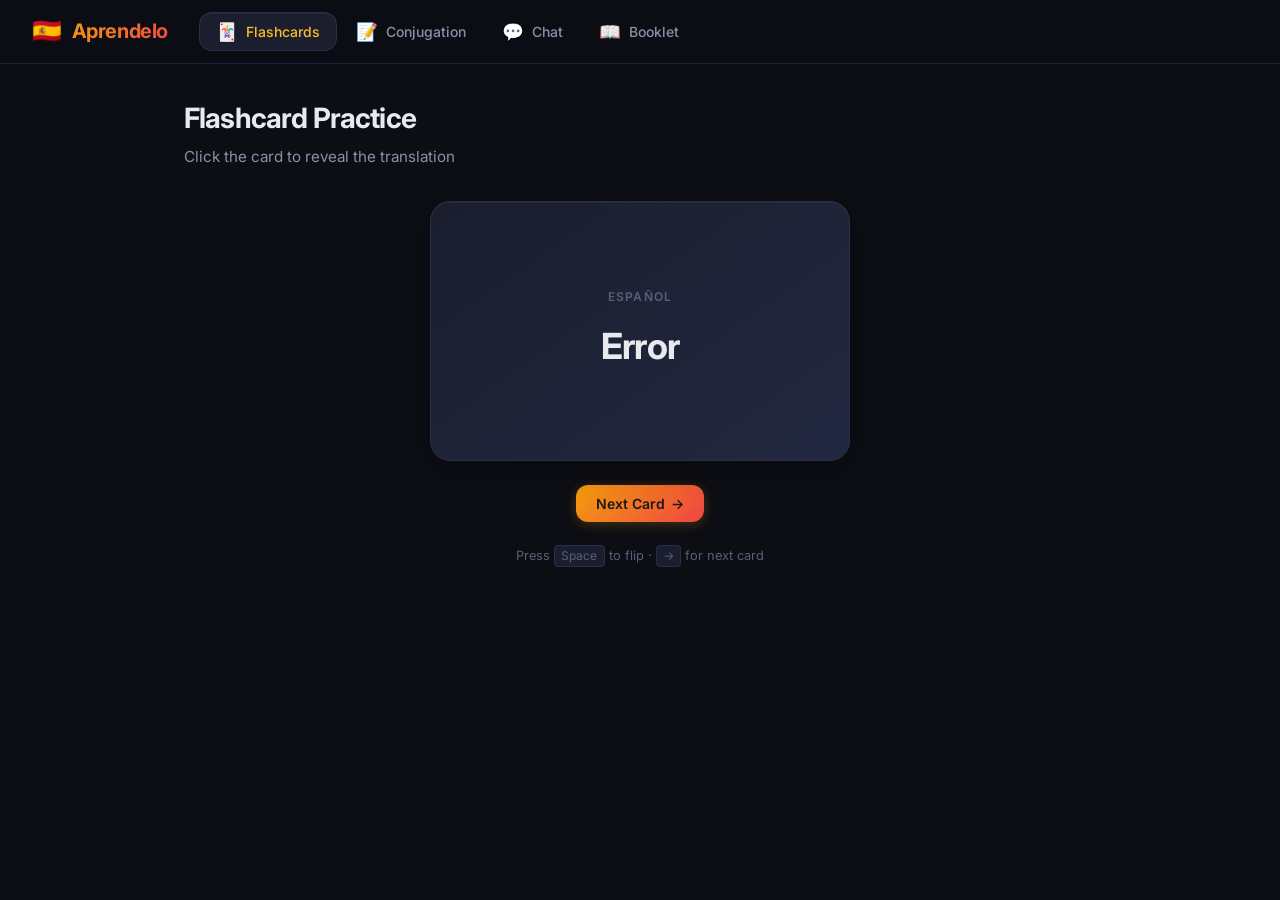
==== templates/index.html @ 420158d8 "basic implementation of learning aids, working booklet creator" ====
<!DOCTYPE html>
<html lang="en">
<head>
    <meta charset="UTF-8">
    <meta name="viewport" content="width=device-width, initial-scale=1.0">
    <meta name="description" content="Aprendelo — Interactive Spanish learning with flashcards, verb conjugation, AI conversation practice, and bilingual booklet builder.">
    <title>Aprendelo — Learn Spanish</title>
    <link rel="preconnect" href="https://fonts.googleapis.com">
    <link rel="preconnect" href="https://fonts.gstatic.com" crossorigin>
    <link href="https://fonts.googleapis.com/css2?family=Inter:wght@300;400;500;600;700;800&display=swap" rel="stylesheet">
    <link rel="stylesheet" href="/static/style.css">
</head>
<body>
    <!-- ══════════ Navigation ══════════ -->
    <nav id="main-nav">
        <div class="nav-brand">
            <span class="brand-icon">🇪🇸</span>
            <span class="brand-text">Aprendelo</span>
        </div>
        <div class="nav-tabs">
            <button class="nav-tab active" data-tab="flashcards" id="nav-flashcards">
                <span class="tab-icon">🃏</span>
                <span class="tab-label">Flashcards</span>
            </button>
            <button class="nav-tab" data-tab="conjugation" id="nav-conjugation">
                <span class="tab-icon">📝</span>
                <span class="tab-label">Conjugation</span>
            </button>
            <button class="nav-tab" data-tab="chat" id="nav-chat">
                <span class="tab-icon">💬</span>
                <span class="tab-label">Chat</span>
            </button>
            <button class="nav-tab" data-tab="booklet" id="nav-booklet">
                <span class="tab-icon">📖</span>
                <span class="tab-label">Booklet</span>
            </button>
        </div>
    </nav>

    <main id="app-content">

        <!-- ══════════ Flashcards ══════════ -->
        <section id="section-flashcards" class="tab-section active">
            <div class="section-header">
                <h1>Flashcard Practice</h1>
                <p class="section-subtitle">Click the card to reveal the translation</p>
            </div>
            <div class="flashcard-container">
                <div class="flashcard" id="flashcard" tabindex="0">
                    <div class="flashcard-inner" id="flashcard-inner">
                        <div class="flashcard-front">
                            <span class="card-lang-label">Español</span>
                            <span class="card-word" id="card-front-word">hola</span>
                        </div>
                        <div class="flashcard-back">
                            <span class="card-lang-label">English</span>
                            <span class="card-word" id="card-back-word">hello</span>
                        </div>
                    </div>
                </div>
                <div class="flashcard-actions">
                    <button class="btn btn-primary" id="btn-next-card">
                        Next Card <span class="btn-arrow">→</span>
                    </button>
                </div>
                <div class="flashcard-hint">
                    Press <kbd>Space</kbd> to flip · <kbd>→</kbd> for next card
                </div>
            </div>
        </section>

        <!-- ══════════ Conjugation ══════════ -->
        <section id="section-conjugation" class="tab-section">
            <div class="section-header">
                <h1>Verb Conjugation</h1>
                <p class="section-subtitle">Enter a Spanish verb and select a tense</p>
            </div>
            <div class="conjugation-container">
                <form id="conjugation-form" class="input-group-row">
                    <div class="input-field">
                        <label for="conj-verb">Verb (infinitive)</label>
                        <input type="text" id="conj-verb" placeholder="e.g. hablar, ser, ir" autocomplete="off" spellcheck="false">
                    </div>
                    <div class="input-field">
                        <label for="conj-tense">Tense</label>
                        <select id="conj-tense">
                            <option value="present">Presente (Present)</option>
                            <option value="preterite">Pretérito (Preterite)</option>
                            <option value="imperfect">Imperfecto (Imperfect)</option>
                        </select>
                    </div>
                    <button type="submit" class="btn btn-primary" id="btn-conjugate">Conjugate</button>
                </form>
                <div id="conjugation-result" class="result-card hidden">
                    <div class="result-header">
                        <h2 id="conj-result-verb"></h2>
                        <span class="badge" id="conj-result-badge"></span>
                    </div>
                    <table class="conj-table" id="conj-table">
                        <thead>
                            <tr><th>Pronoun</th><th>Form</th></tr>
                        </thead>
                        <tbody id="conj-table-body"></tbody>
                    </table>
                </div>
                <div id="conjugation-error" class="error-message hidden"></div>
            </div>
        </section>

        <!-- ══════════ Chat ══════════ -->
        <section id="section-chat" class="tab-section">
            <div class="section-header">
                <h1>Conversational Practice</h1>
                <p class="section-subtitle">Chat with an AI Spanish tutor</p>
            </div>
            <div class="chat-container">
                <div class="chat-toolbar">
                    <label for="chat-model-select">Model:</label>
                    <select id="chat-model-select">
                        <option value="">Loading models…</option>
                    </select>
                    <button class="btn btn-sm btn-ghost" id="btn-clear-chat" title="Clear conversation">Clear</button>
                </div>
                <div class="chat-messages" id="chat-messages">
                    <div class="chat-welcome">
                        <p>¡Hola! 👋 I'm your Spanish conversation partner.</p>
                        <p>Write something in Spanish (or English) and I'll help you practice!</p>
                    </div>
                </div>
                <form id="chat-form" class="chat-input-row">
                    <input type="text" id="chat-input" placeholder="Escribe algo en español…" autocomplete="off">
                    <button type="submit" class="btn btn-primary" id="btn-send-chat">Send</button>
                </form>
            </div>
        </section>

        <!-- ══════════ Booklet Builder ══════════ -->
        <section id="section-booklet" class="tab-section">
            <div class="section-header">
                <h1>Bilingual Booklet Builder</h1>
                <p class="section-subtitle">Create a parallel bilingual reader (target language left, English right)</p>
            </div>
            <div class="booklet-container">
                <form id="booklet-form" class="booklet-form">
                    <div class="form-grid">
                        <div class="input-field">
                            <label for="booklet-proficiency">Proficiency Level</label>
                            <select id="booklet-proficiency">
                                <option value="A1">A1 — Beginner</option>
                                <option value="A2">A2 — Elementary</option>
                                <option value="B1" selected>B1 — Intermediate</option>
                                <option value="B2">B2 — Upper Intermediate</option>
                                <option value="C1">C1 — Advanced</option>
                            </select>
                        </div>
                        <div class="input-field">
                            <label for="booklet-lang">Target Language</label>
                            <select id="booklet-lang">
                                <option value="Spanish" selected>Spanish</option>
                                <option value="German">German</option>
                                <option value="French">French</option>
                            </select>
                        </div>
                        <div class="input-field">
                            <label for="booklet-model">Ollama Model (for translation)</label>
                            <select id="booklet-model">
                                <option value="">Loading models…</option>
                            </select>
                        </div>
                        <div class="input-field">
                            <label for="booklet-binding">Binding Type</label>
                            <select id="booklet-binding">
                                <option value="side_by_side">Side-by-Side (PDF)</option>
                                <option value="saddle">Saddle Stapled (Booklet)</option>
                            </select>
                        </div>
                    </div>

                    <div class="file-uploads">
                        <div class="file-upload-field">
                            <label for="booklet-english-file">English Text File <span class="required">*</span></label>
                            <div class="file-drop" id="drop-english">
                                <input type="file" id="booklet-english-file" accept=".txt" required>
                                <span class="file-drop-label">📄 Drop .txt file or click to browse</span>
                                <span class="file-drop-name" id="english-file-name"></span>
                            </div>
                        </div>
                        <div class="file-upload-field">
                            <label for="booklet-target-file">Target Language Text File <span class="optional">(optional)</span></label>
                            <div class="file-drop" id="drop-target">
                                <input type="file" id="booklet-target-file" accept=".txt">
                                <span class="file-drop-label">📄 Drop .txt file or click to browse</span>
                                <span class="file-drop-name" id="target-file-name"></span>
                            </div>
                            <p class="field-help">If provided, no LLM translation is needed.</p>
                        </div>
                    </div>

                    <div class="checkbox-field">
                        <label class="checkbox-label" for="booklet-skip-restructure">
                            <input type="checkbox" id="booklet-skip-restructure">
                            <span>Skip text restructuring</span>
                        </label>
                        <p class="field-help">Check this if your English text is already formatted with one sentence per paragraph, or if your LLM struggles with the restructure step.</p>
                    </div>

                    <button type="submit" class="btn btn-primary btn-lg" id="btn-build-booklet">
                        <span class="btn-text">Build Booklet</span>
                        <span class="btn-spinner hidden" id="booklet-spinner"></span>
                    </button>
                </form>
                <div id="booklet-status" class="status-message hidden"></div>
                <div id="booklet-error" class="error-message hidden"></div>
            </div>
        </section>

    </main>

    <script src="/static/app.js"></script>
</body>
</html>
---- static/style.css ----
/* ═══════════════════════════════════════════════════════════════════
   Aprendelo — Design System
   Premium dark theme with gradient accents
   ═══════════════════════════════════════════════════════════════════ */

/* ── Reset & Base ──────────────────────────────────────────────── */

*, *::before, *::after {
    margin: 0;
    padding: 0;
    box-sizing: border-box;
}

:root {
    /* Surface palette */
    --bg-base: #0c0e14;
    --bg-surface: #141720;
    --bg-elevated: #1a1e2e;
    --bg-hover: #222840;
    --border: #2a2f45;
    --border-light: #1e2235;

    /* Text palette */
    --text-primary: #e8eaf0;
    --text-secondary: #8b90a8;
    --text-muted: #5a5f78;

    /* Accent palette — warm amber-to-coral gradient */
    --accent-1: #f59e0b;
    --accent-2: #ef4444;
    --accent-gradient: linear-gradient(135deg, #f59e0b, #ef4444);
    --accent-glow: rgba(245, 158, 11, 0.15);
    --accent-text: #fbbf24;

    /* Semantic */
    --success: #22c55e;
    --error: #ef4444;
    --info: #3b82f6;

    /* Sizing */
    --radius-sm: 8px;
    --radius-md: 12px;
    --radius-lg: 16px;
    --radius-xl: 20px;
    --radius-full: 9999px;

    /* Transition */
    --ease: cubic-bezier(0.4, 0, 0.2, 1);
    --duration: 0.25s;
}

html {
    font-size: 16px;
    -webkit-font-smoothing: antialiased;
    -moz-osx-font-smoothing: grayscale;
}

body {
    font-family: 'Inter', -apple-system, BlinkMacSystemFont, sans-serif;
    background: var(--bg-base);
    color: var(--text-primary);
    min-height: 100vh;
    line-height: 1.6;
}


/* ── Navigation ───────────────────────────────────────────────── */

#main-nav {
    position: sticky;
    top: 0;
    z-index: 100;
    display: flex;
    align-items: center;
    gap: 2rem;
    padding: 0 2rem;
    height: 64px;
    background: rgba(12, 14, 20, 0.85);
    backdrop-filter: blur(20px) saturate(1.4);
    border-bottom: 1px solid var(--border-light);
}

.nav-brand {
    display: flex;
    align-items: center;
    gap: 0.6rem;
    flex-shrink: 0;
}

.brand-icon {
    font-size: 1.5rem;
}

.brand-text {
    font-size: 1.25rem;
    font-weight: 700;
    background: var(--accent-gradient);
    -webkit-background-clip: text;
    -webkit-text-fill-color: transparent;
    background-clip: text;
    letter-spacing: -0.02em;
}

.nav-tabs {
    display: flex;
    gap: 0.25rem;
}

.nav-tab {
    display: flex;
    align-items: center;
    gap: 0.5rem;
    padding: 0.5rem 1rem;
    border: none;
    background: transparent;
    color: var(--text-secondary);
    font-family: inherit;
    font-size: 0.875rem;
    font-weight: 500;
    cursor: pointer;
    border-radius: var(--radius-md);
    transition: all var(--duration) var(--ease);
    white-space: nowrap;
}

.nav-tab:hover {
    background: var(--bg-hover);
    color: var(--text-primary);
}

.nav-tab.active {
    background: var(--bg-elevated);
    color: var(--accent-text);
    box-shadow: 0 0 0 1px var(--border), inset 0 1px 0 rgba(255,255,255,0.04);
}

.tab-icon {
    font-size: 1.1rem;
}


/* ── Main content ─────────────────────────────────────────────── */

#app-content {
    max-width: 960px;
    margin: 0 auto;
    padding: 2rem 1.5rem 4rem;
}

.tab-section {
    display: none;
    animation: fadeSlideIn 0.35s var(--ease);
}

.tab-section.active {
    display: block;
}

@keyframes fadeSlideIn {
    from { opacity: 0; transform: translateY(12px); }
    to { opacity: 1; transform: translateY(0); }
}

.section-header {
    margin-bottom: 2rem;
}

.section-header h1 {
    font-size: 1.75rem;
    font-weight: 700;
    letter-spacing: -0.03em;
    margin-bottom: 0.25rem;
}

.section-subtitle {
    color: var(--text-secondary);
    font-size: 0.95rem;
}


/* ── Buttons ──────────────────────────────────────────────────── */

.btn {
    display: inline-flex;
    align-items: center;
    justify-content: center;
    gap: 0.4rem;
    padding: 0.625rem 1.25rem;
    border: none;
    border-radius: var(--radius-md);
    font-family: inherit;
    font-size: 0.875rem;
    font-weight: 600;
    cursor: pointer;
    transition: all var(--duration) var(--ease);
    white-space: nowrap;
}

.btn-primary {
    background: var(--accent-gradient);
    color: #1a1a1a;
    box-shadow: 0 2px 12px rgba(245, 158, 11, 0.25);
}

.btn-primary:hover {
    transform: translateY(-1px);
    box-shadow: 0 4px 20px rgba(245, 158, 11, 0.35);
}

.btn-primary:active {
    transform: translateY(0);
}

.btn-primary:disabled {
    opacity: 0.5;
    cursor: not-allowed;
    transform: none;
}

.btn-lg {
    padding: 0.875rem 2rem;
    font-size: 1rem;
    border-radius: var(--radius-lg);
}

.btn-sm {
    padding: 0.375rem 0.75rem;
    font-size: 0.8rem;
}

.btn-ghost {
    background: transparent;
    color: var(--text-secondary);
    border: 1px solid var(--border);
}

.btn-ghost:hover {
    background: var(--bg-hover);
    color: var(--text-primary);
}

.btn-arrow {
    transition: transform var(--duration) var(--ease);
}

.btn:hover .btn-arrow {
    transform: translateX(3px);
}


/* ── Form elements ────────────────────────────────────────────── */

.input-field {
    display: flex;
    flex-direction: column;
    gap: 0.4rem;
}

.input-field label {
    font-size: 0.8rem;
    font-weight: 600;
    color: var(--text-secondary);
    text-transform: uppercase;
    letter-spacing: 0.05em;
}

.input-field input,
.input-field select {
    padding: 0.65rem 0.875rem;
    background: var(--bg-surface);
    border: 1px solid var(--border);
    border-radius: var(--radius-md);
    color: var(--text-primary);
    font-family: inherit;
    font-size: 0.925rem;
    transition: border-color var(--duration) var(--ease), box-shadow var(--duration) var(--ease);
    outline: none;
}

.input-field input:focus,
.input-field select:focus {
    border-color: var(--accent-1);
    box-shadow: 0 0 0 3px var(--accent-glow);
}

.input-field input::placeholder {
    color: var(--text-muted);
}

.input-field select {
    cursor: pointer;
    appearance: none;
    background-image: url("data:image/svg+xml,%3Csvg width='12' height='8' viewBox='0 0 12 8' fill='none' xmlns='http://www.w3.org/2000/svg'%3E%3Cpath d='M1 1.5L6 6.5L11 1.5' stroke='%238b90a8' stroke-width='1.5' stroke-linecap='round'/%3E%3C/svg%3E");
    background-repeat: no-repeat;
    background-position: right 0.75rem center;
    padding-right: 2.25rem;
}

.input-group-row {
    display: flex;
    gap: 1rem;
    align-items: flex-end;
    flex-wrap: wrap;
}

.input-group-row .input-field {
    flex: 1;
    min-width: 180px;
}

.required { color: var(--error); }
.optional { color: var(--text-muted); font-weight: 400; font-size: 0.75rem; }


/* ── Result & error cards ─────────────────────────────────────── */

.result-card {
    margin-top: 1.5rem;
    padding: 1.5rem;
    background: var(--bg-elevated);
    border: 1px solid var(--border);
    border-radius: var(--radius-lg);
    animation: fadeSlideIn 0.3s var(--ease);
}

.result-header {
    display: flex;
    align-items: center;
    gap: 0.75rem;
    margin-bottom: 1rem;
}

.result-header h2 {
    font-size: 1.25rem;
    font-weight: 700;
}

.badge {
    padding: 0.2rem 0.6rem;
    font-size: 0.7rem;
    font-weight: 600;
    text-transform: uppercase;
    letter-spacing: 0.05em;
    border-radius: var(--radius-full);
    background: var(--accent-glow);
    color: var(--accent-text);
    border: 1px solid rgba(245, 158, 11, 0.2);
}

.error-message {
    margin-top: 1rem;
    padding: 0.875rem 1rem;
    background: rgba(239, 68, 68, 0.1);
    border: 1px solid rgba(239, 68, 68, 0.25);
    border-radius: var(--radius-md);
    color: #fca5a5;
    font-size: 0.9rem;
}

.status-message {
    margin-top: 1rem;
    padding: 0.875rem 1rem;
    background: rgba(59, 130, 246, 0.1);
    border: 1px solid rgba(59, 130, 246, 0.25);
    border-radius: var(--radius-md);
    color: #93c5fd;
    font-size: 0.9rem;
}

.hidden { display: none !important; }


/* ── Flashcard ────────────────────────────────────────────────── */

.flashcard-container {
    display: flex;
    flex-direction: column;
    align-items: center;
    gap: 1.5rem;
}

.flashcard {
    width: 420px;
    max-width: 100%;
    height: 260px;
    perspective: 800px;
    cursor: pointer;
    outline: none;
}

.flashcard-inner {
    position: relative;
    width: 100%;
    height: 100%;
    transition: transform 0.6s var(--ease);
    transform-style: preserve-3d;
}

.flashcard.flipped .flashcard-inner {
    transform: rotateY(180deg);
}

.flashcard-front,
.flashcard-back {
    position: absolute;
    inset: 0;
    display: flex;
    flex-direction: column;
    align-items: center;
    justify-content: center;
    gap: 0.75rem;
    backface-visibility: hidden;
    -webkit-backface-visibility: hidden;
    border-radius: var(--radius-xl);
    border: 1px solid var(--border);
    padding: 2rem;
}

.flashcard-front {
    background: linear-gradient(145deg, #1a1e2e, #222840);
    box-shadow: 0 8px 32px rgba(0,0,0,0.3), inset 0 1px 0 rgba(255,255,255,0.04);
}

.flashcard-back {
    background: linear-gradient(145deg, #1e2a1e, #2a3a28);
    border-color: rgba(34, 197, 94, 0.2);
    transform: rotateY(180deg);
    box-shadow: 0 8px 32px rgba(0,0,0,0.3), inset 0 1px 0 rgba(255,255,255,0.04);
}

.card-lang-label {
    font-size: 0.75rem;
    font-weight: 600;
    text-transform: uppercase;
    letter-spacing: 0.1em;
    color: var(--text-muted);
}

.card-word {
    font-size: 2.25rem;
    font-weight: 700;
    letter-spacing: -0.02em;
    text-align: center;
}

.flashcard-back .card-lang-label {
    color: rgba(34, 197, 94, 0.6);
}

.flashcard-back .card-word {
    color: #86efac;
}

.flashcard-actions {
    display: flex;
    gap: 0.75rem;
}

.flashcard-hint {
    font-size: 0.8rem;
    color: var(--text-muted);
}

.flashcard-hint kbd {
    padding: 0.15rem 0.4rem;
    background: var(--bg-elevated);
    border: 1px solid var(--border);
    border-radius: 4px;
    font-family: inherit;
    font-size: 0.75rem;
}


/* ── Conjugation table ────────────────────────────────────────── */

.conj-table {
    width: 100%;
    border-collapse: separate;
    border-spacing: 0;
    border-radius: var(--radius-md);
    overflow: hidden;
}

.conj-table th,
.conj-table td {
    padding: 0.625rem 1rem;
    text-align: left;
    border-bottom: 1px solid var(--border-light);
}

.conj-table th {
    background: var(--bg-surface);
    font-size: 0.75rem;
    font-weight: 600;
    text-transform: uppercase;
    letter-spacing: 0.05em;
    color: var(--text-secondary);
}

.conj-table td {
    font-size: 0.95rem;
}

.conj-table tr:last-child td {
    border-bottom: none;
}

.conj-table td:first-child {
    color: var(--text-secondary);
    font-weight: 500;
}

.conj-table td:last-child {
    color: var(--accent-text);
    font-weight: 600;
}


/* ── Chat ─────────────────────────────────────────────────────── */

.chat-container {
    display: flex;
    flex-direction: column;
    height: calc(100vh - 220px);
    min-height: 400px;
    background: var(--bg-surface);
    border: 1px solid var(--border);
    border-radius: var(--radius-lg);
    overflow: hidden;
}

.chat-toolbar {
    display: flex;
    align-items: center;
    gap: 0.5rem;
    padding: 0.625rem 1rem;
    background: var(--bg-elevated);
    border-bottom: 1px solid var(--border-light);
    font-size: 0.85rem;
    color: var(--text-secondary);
}

.chat-toolbar select {
    flex: 1;
    max-width: 280px;
    padding: 0.35rem 0.6rem;
    background: var(--bg-surface);
    border: 1px solid var(--border);
    border-radius: var(--radius-sm);
    color: var(--text-primary);
    font-family: inherit;
    font-size: 0.825rem;
    outline: none;
}

.chat-messages {
    flex: 1;
    overflow-y: auto;
    padding: 1.25rem;
    display: flex;
    flex-direction: column;
    gap: 0.75rem;
}

.chat-welcome {
    text-align: center;
    padding: 2rem 1rem;
    color: var(--text-secondary);
    font-size: 0.95rem;
    line-height: 1.8;
}

.chat-welcome p:first-child {
    font-size: 1.1rem;
    margin-bottom: 0.25rem;
}

.chat-bubble {
    max-width: 80%;
    padding: 0.75rem 1rem;
    border-radius: var(--radius-lg);
    font-size: 0.925rem;
    line-height: 1.6;
    animation: bubbleIn 0.25s var(--ease);
    word-wrap: break-word;
}

@keyframes bubbleIn {
    from { opacity: 0; transform: translateY(6px) scale(0.97); }
    to { opacity: 1; transform: translateY(0) scale(1); }
}

.chat-bubble.user {
    align-self: flex-end;
    background: var(--accent-gradient);
    color: #1a1a1a;
    border-bottom-right-radius: 4px;
}

.chat-bubble.assistant {
    align-self: flex-start;
    background: var(--bg-elevated);
    border: 1px solid var(--border);
    border-bottom-left-radius: 4px;
}

.chat-bubble.assistant .typing-indicator {
    display: inline-flex;
    gap: 4px;
}

.typing-dot {
    width: 6px;
    height: 6px;
    border-radius: 50%;
    background: var(--text-muted);
    animation: typingBounce 1.2s infinite;
}

.typing-dot:nth-child(2) { animation-delay: 0.15s; }
.typing-dot:nth-child(3) { animation-delay: 0.3s; }

@keyframes typingBounce {
    0%, 60%, 100% { transform: translateY(0); }
    30% { transform: translateY(-5px); }
}

.chat-input-row {
    display: flex;
    gap: 0.5rem;
    padding: 0.75rem 1rem;
    background: var(--bg-elevated);
    border-top: 1px solid var(--border-light);
}

.chat-input-row input {
    flex: 1;
    padding: 0.65rem 0.875rem;
    background: var(--bg-surface);
    border: 1px solid var(--border);
    border-radius: var(--radius-md);
    color: var(--text-primary);
    font-family: inherit;
    font-size: 0.925rem;
    outline: none;
    transition: border-color var(--duration) var(--ease);
}

.chat-input-row input:focus {
    border-color: var(--accent-1);
}

.chat-input-row input::placeholder {
    color: var(--text-muted);
}


/* ── Booklet Builder ──────────────────────────────────────────── */

.booklet-container {
    max-width: 720px;
}

.booklet-form {
    display: flex;
    flex-direction: column;
    gap: 1.5rem;
}

.form-grid {
    display: grid;
    grid-template-columns: 1fr 1fr;
    gap: 1rem;
}

.file-uploads {
    display: grid;
    grid-template-columns: 1fr 1fr;
    gap: 1rem;
}

.file-upload-field {
    display: flex;
    flex-direction: column;
    gap: 0.4rem;
}

.file-upload-field > label {
    font-size: 0.8rem;
    font-weight: 600;
    color: var(--text-secondary);
    text-transform: uppercase;
    letter-spacing: 0.05em;
}

.file-drop {
    position: relative;
    display: flex;
    flex-direction: column;
    align-items: center;
    justify-content: center;
    gap: 0.25rem;
    padding: 1.5rem 1rem;
    border: 2px dashed var(--border);
    border-radius: var(--radius-md);
    background: var(--bg-surface);
    cursor: pointer;
    transition: all var(--duration) var(--ease);
    min-height: 90px;
}

.file-drop:hover, .file-drop.dragover {
    border-color: var(--accent-1);
    background: var(--accent-glow);
}

.file-drop.has-file {
    border-color: var(--success);
    border-style: solid;
}

.file-drop input[type="file"] {
    position: absolute;
    inset: 0;
    opacity: 0;
    cursor: pointer;
}

.file-drop-label {
    font-size: 0.85rem;
    color: var(--text-muted);
    pointer-events: none;
}

.file-drop-name {
    font-size: 0.8rem;
    font-weight: 600;
    color: var(--success);
    pointer-events: none;
}

.field-help {
    font-size: 0.75rem;
    color: var(--text-muted);
}


/* ── Spinner ──────────────────────────────────────────────────── */

.btn-spinner {
    display: inline-block;
    width: 16px;
    height: 16px;
    border: 2px solid rgba(26, 26, 26, 0.3);
    border-top-color: #1a1a1a;
    border-radius: 50%;
    animation: spin 0.6s linear infinite;
}

@keyframes spin {
    to { transform: rotate(360deg); }
}


/* ── Scrollbar ────────────────────────────────────────────────── */

::-webkit-scrollbar {
    width: 6px;
}

::-webkit-scrollbar-track {
    background: transparent;
}

::-webkit-scrollbar-thumb {
    background: var(--border);
    border-radius: 3px;
}

::-webkit-scrollbar-thumb:hover {
    background: var(--text-muted);
}


/* ── Responsive ───────────────────────────────────────────────── */

@media (max-width: 768px) {
    #main-nav {
        flex-direction: column;
        height: auto;
        padding: 0.75rem 1rem;
        gap: 0.5rem;
    }

    .nav-tabs {
        width: 100%;
        overflow-x: auto;
        -webkit-overflow-scrolling: touch;
    }

    .tab-label {
        display: none;
    }

    .nav-tab {
        padding: 0.5rem 0.75rem;
    }

    #app-content {
        padding: 1.25rem 1rem 3rem;
    }

    .flashcard {
        width: 100%;
        height: 220px;
    }

    .card-word {
        font-size: 1.75rem;
    }

    .input-group-row {
        flex-direction: column;
    }

    .form-grid, .file-uploads {
        grid-template-columns: 1fr;
    }

    .chat-container {
        height: calc(100vh - 260px);
    }
}
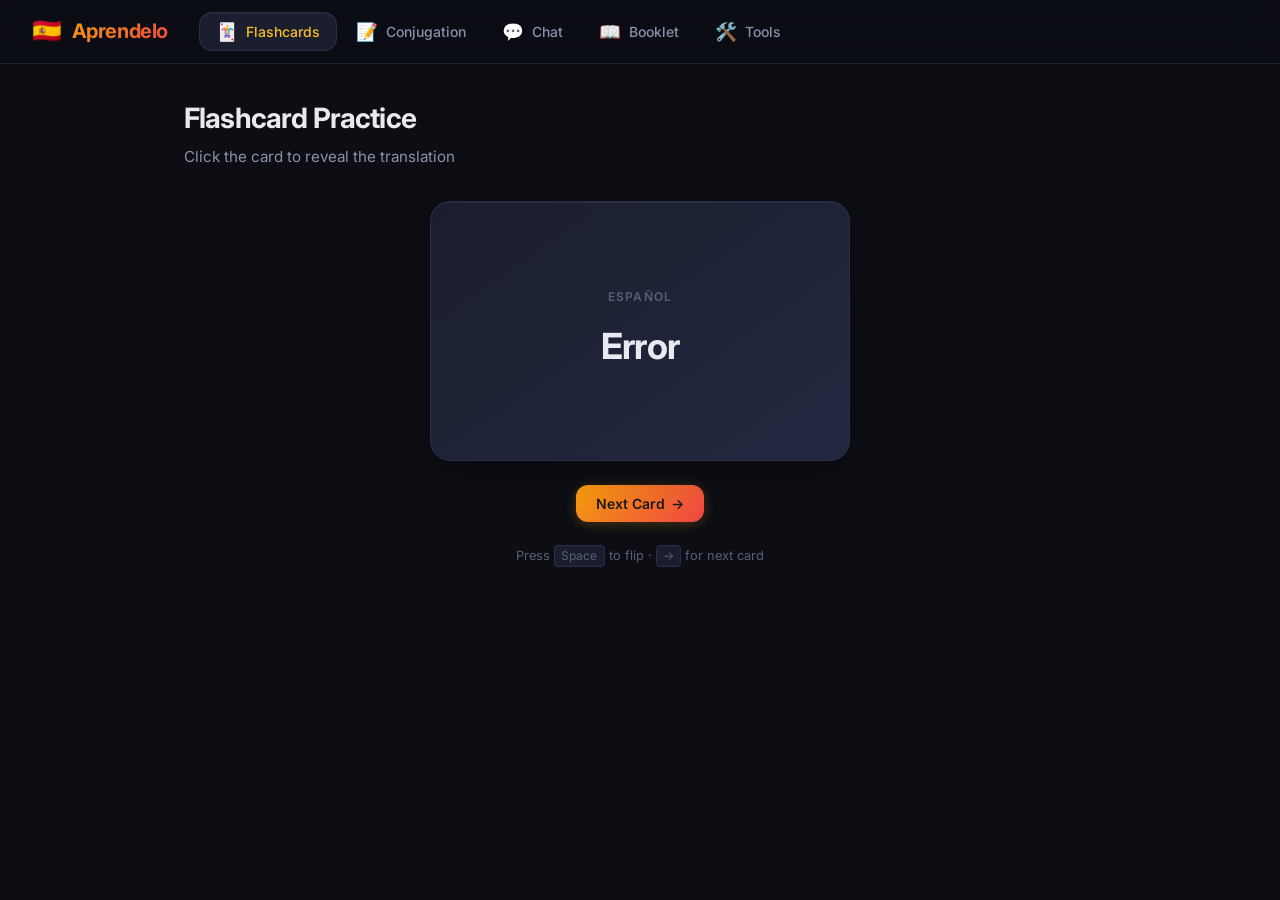
==== commit dd1e8f3a: "typo and added some links" ====
--- a/templates/index.html
+++ b/templates/index.html
@@ -34,6 +34,10 @@
                 <span class="tab-icon">📖</span>
                 <span class="tab-label">Booklet</span>
             </button>
+            <button class="nav-tab" data-tab="tools" id="nav-tools">
+                <span class="tab-icon">🛠️</span>
+                <span class="tab-label">Tools</span>
+            </button>
         </div>
     </nav>
 
@@ -214,6 +218,36 @@
             </div>
         </section>
 
+        <!-- ══════════ Useful Tools ══════════ -->
+        <section id="section-tools" class="tab-section">
+            <div class="section-header">
+                <h1>Useful Tools</h1>
+                <p class="section-subtitle">Recommended online references and tools for your Spanish journey</p>
+            </div>
+            <div class="tools-grid">
+                <a href="https://osd.ranvel.com/sp-en/2/a" target="_blank" class="tool-card">
+                    <div class="tool-icon">🔍</div>
+                    <div class="tool-info">
+                        <h3>Verb Reference</h3>
+                        <p>Detailed Spanish-English translation and usage dictionary.</p>
+                        <span class="tool-link-hint">Visit site <span class="btn-arrow">→</span></span>
+                    </div>
+                </a>
+                <a href="https://www.spanishdict.com/" target="_blank" class="tool-card">
+                    <div class="tool-icon">📖</div>
+                    <div class="tool-info">
+                        <h3>SpanishDict</h3>
+                        <p>The world's most popular Spanish-English dictionary, translation, and learning site.</p>
+                        <span class="tool-link-hint">Visit site <span class="btn-arrow">→</span></span>
+                    </div>
+                </a>
+                <div class="tool-card-placeholder">
+                    <div class="tool-icon-empty">✨</div>
+                    <p>More coming soon...</p>
+                </div>
+            </div>
+        </section>
+
     </main>
 
     <script src="/static/app.js"></script>
--- a/static/style.css
+++ b/static/style.css
@@ -831,3 +831,94 @@
         height: calc(100vh - 260px);
     }
 }
+/* ── Useful Tools ─────────────────────────────────────────────── */
+
+.tools-grid {
+    display: grid;
+    grid-template-columns: repeat(auto-fill, minmax(280px, 1fr));
+    gap: 1.5rem;
+    margin-top: 2rem;
+}
+
+.tool-card {
+    display: flex;
+    gap: 1.25rem;
+    padding: 1.5rem;
+    background: var(--bg-surface);
+    border: 1px solid var(--border);
+    border-radius: var(--radius-lg);
+    text-decoration: none;
+    color: inherit;
+    transition: all var(--duration) var(--ease);
+    cursor: pointer;
+}
+
+.tool-card:hover {
+    background: var(--bg-elevated);
+    border-color: var(--accent-1);
+    transform: translateY(-2px);
+    box-shadow: 0 8px 24px rgba(0, 0, 0, 0.2);
+}
+
+.tool-icon {
+    font-size: 1.5rem;
+    width: 48px;
+    height: 48px;
+    display: flex;
+    align-items: center;
+    justify-content: center;
+    background: var(--bg-elevated);
+    border-radius: var(--radius-md);
+    flex-shrink: 0;
+}
+
+.tool-info {
+    display: flex;
+    flex-direction: column;
+    gap: 0.4rem;
+}
+
+.tool-info h3 {
+    font-size: 1.1rem;
+    font-weight: 700;
+    color: var(--text-primary);
+}
+
+.tool-info p {
+    font-size: 0.875rem;
+    color: var(--text-secondary);
+    line-height: 1.4;
+}
+
+.tool-link-hint {
+    margin-top: 0.5rem;
+    font-size: 0.8rem;
+    font-weight: 600;
+    color: var(--accent-text);
+    display: flex;
+    align-items: center;
+    gap: 0.25rem;
+    opacity: 0.8;
+}
+
+.tool-card:hover .tool-link-hint {
+    opacity: 1;
+}
+
+.tool-card-placeholder {
+    display: flex;
+    flex-direction: column;
+    align-items: center;
+    justify-content: center;
+    gap: 0.5rem;
+    padding: 1.5rem;
+    border: 1px dashed var(--border);
+    border-radius: var(--radius-lg);
+    color: var(--text-muted);
+    background: rgba(20, 23, 32, 0.4);
+}
+
+.tool-icon-empty {
+    font-size: 1.25rem;
+    opacity: 0.5;
+}
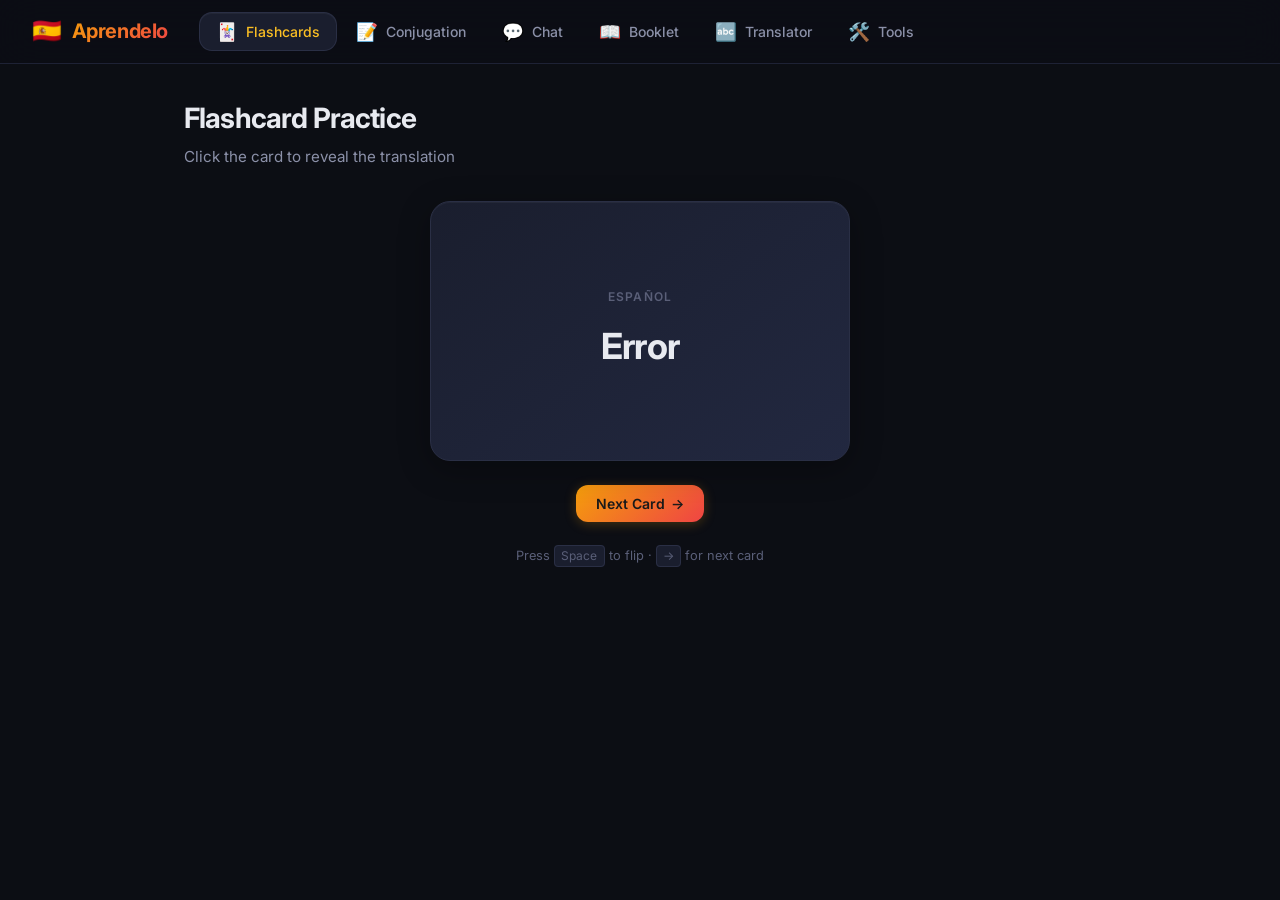
==== commit c6114f3c: "translation service" ====
--- a/templates/index.html
+++ b/templates/index.html
@@ -9,6 +9,7 @@
     <link rel="preconnect" href="https://fonts.gstatic.com" crossorigin>
     <link href="https://fonts.googleapis.com/css2?family=Inter:wght@300;400;500;600;700;800&display=swap" rel="stylesheet">
     <link rel="stylesheet" href="/static/style.css">
+    <link rel="icon" type="image/png" href="/static/favicon.png">
 </head>
 <body>
     <!-- ══════════ Navigation ══════════ -->
@@ -34,6 +35,10 @@
                 <span class="tab-icon">📖</span>
                 <span class="tab-label">Booklet</span>
             </button>
+            <button class="nav-tab" data-tab="translate" id="nav-translate">
+                <span class="tab-icon">🔤</span>
+                <span class="tab-label">Translator</span>
+            </button>
             <button class="nav-tab" data-tab="tools" id="nav-tools">
                 <span class="tab-icon">🛠️</span>
                 <span class="tab-label">Tools</span>
@@ -122,6 +127,15 @@
                     <label for="chat-model-select">Model:</label>
                     <select id="chat-model-select">
                         <option value="">Loading models…</option>
+                    </select>
+                    <label for="chat-proficiency-select">Level:</label>
+                    <select id="chat-proficiency-select">
+                        <option value="A1">A1 — Beginner</option>
+                        <option value="A2">A2 — Elementary</option>
+                        <option value="B1" selected>B1 — Intermediate</option>
+                        <option value="B2">B2 — Upper Intermediate</option>
+                        <option value="C1">C1 — Advanced</option>
+                        <option value="C2">C2 — Mastery</option>
                     </select>
                     <button class="btn btn-sm btn-ghost" id="btn-clear-chat" title="Clear conversation">Clear</button>
                 </div>
@@ -248,6 +262,78 @@
             </div>
         </section>
 
+        <!-- ══════════ Translator ══════════ -->
+        <section id="section-translate" class="tab-section">
+            <div class="section-header">
+                <h1>Translator</h1>
+                <p class="section-subtitle">Translate text between languages with adjustable proficiency levels</p>
+            </div>
+            <div class="translator-container">
+                <form id="translate-form" class="booklet-form">
+                    <div class="form-grid">
+                        <div class="input-field">
+                            <label for="translate-source-lang">Source Language</label>
+                            <select id="translate-source-lang">
+                                <option value="Auto-detect" selected>Auto-detect</option>
+                                <option value="English">English</option>
+                                <option value="Spanish">Spanish</option>
+                                <option value="French">French</option>
+                                <option value="Italian">Italian</option>
+                                <option value="German">German</option>
+                            </select>
+                        </div>
+                        <div class="input-field">
+                            <label for="translate-target-lang">Target Language</label>
+                            <select id="translate-target-lang">
+                                <option value="English">English</option>
+                                <option value="Spanish" selected>Spanish</option>
+                                <option value="French">French</option>
+                                <option value="Italian">Italian</option>
+                                <option value="German">German</option>
+                            </select>
+                        </div>
+                        <div class="input-field">
+                            <label for="translate-proficiency">Target Proficiency</label>
+                            <select id="translate-proficiency">
+                                <option value="A1">A1 — Beginner</option>
+                                <option value="A2">A2 — Elementary</option>
+                                <option value="B1" selected>B1 — Intermediate</option>
+                                <option value="B2">B2 — Upper Intermediate</option>
+                                <option value="C1">C1 — Advanced</option>
+                                <option value="C2">C2 — Mastery</option>
+                            </select>
+                        </div>
+                        <div class="input-field">
+                            <label for="translate-model">Ollama Model</label>
+                            <select id="translate-model">
+                                <option value="">Loading models…</option>
+                            </select>
+                        </div>
+                    </div>
+
+                    <div class="form-grid" style="align-items: stretch;">
+                        <div class="input-field" style="height: 100%;">
+                            <label for="translate-input">Text to Translate</label>
+                            <textarea id="translate-input" placeholder="Enter text here..." style="flex: 1; min-height: 250px; resize: vertical; padding: 1rem; background: var(--bg-surface); border: 1px solid var(--border); border-radius: var(--radius-md); color: var(--text-primary); font-family: inherit; font-size: 0.925rem; outline: none;"></textarea>
+                        </div>
+                        <div class="input-field" style="height: 100%;">
+                            <label for="translate-output">Translation</label>
+                            <div id="translate-output" style="flex: 1; min-height: 250px; overflow-y: auto; padding: 1rem; background: var(--bg-surface); border: 1px solid var(--border); border-radius: var(--radius-md); font-family: inherit; font-size: 0.925rem; white-space: pre-wrap; line-height: 1.6;"></div>
+                        </div>
+                    </div>
+
+                    <div class="input-group-row">
+                        <button type="submit" class="btn btn-primary btn-lg" id="btn-translate">
+                            <span class="btn-text">Translate</span>
+                            <span class="btn-spinner hidden" id="translate-spinner"></span>
+                        </button>
+                        <button type="button" class="btn btn-ghost btn-lg" id="btn-translate-clear">Clear</button>
+                    </div>
+                </form>
+                <div id="translate-error" class="error-message hidden"></div>
+            </div>
+        </section>
+
     </main>
 
     <script src="/static/app.js"></script>
